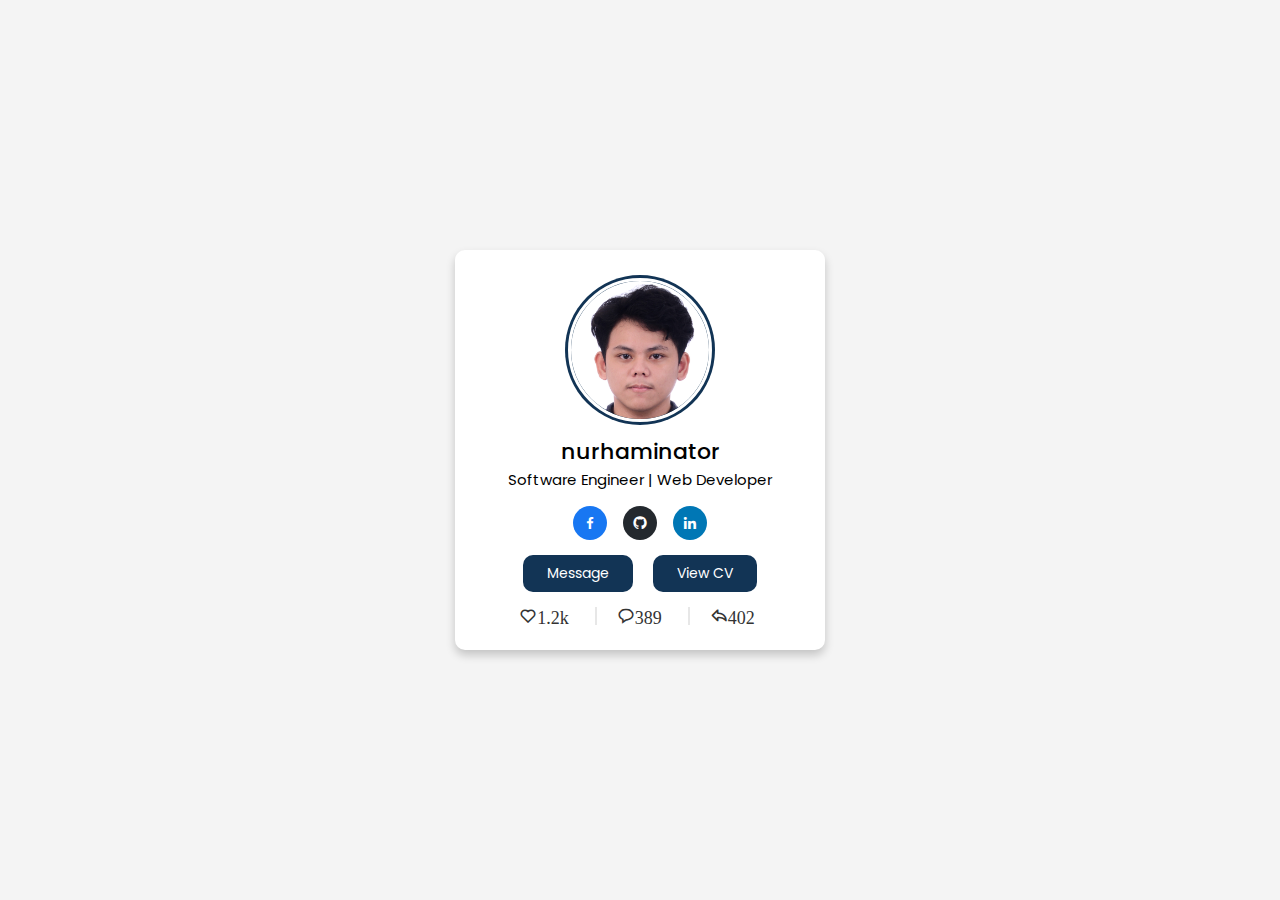
==== index.html @ 04cadd8c "New Commit" ====
<!DOCTYPE html>
<html lang="en">
<head>
  <meta charset="UTF-8">
  <meta name="viewport" content="width=device-width, initial-scale=1.0">
  <title>Document</title>
  <link rel="stylesheet" href="style.css">
  <link href='https://unpkg.com/boxicons@2.1.4/css/boxicons.min.css' rel='stylesheet'>

</head>
<body>
<div class="profile-card">
  <div class="image">
    <img src="dp.jpg" alt="A profile picture." class="profile-img">
  </div>
  <div class="text-data">
    <span class="name">nurhaminator</span>
    <span class="job">Software Engineer | Web Developer</span>
  </div>
  <div class="media-buttons">
    <a href="#" style="background-color: #1877F2;" class="link">
      <i class='bx bxl-facebook'></i>
    </a>
    <a href="#" style="background-color: #24292e;" class="link">
      <i class='bx bxl-github' ></i>
    </a>
    <a href="#" style="background-color: #0077B5;" class="link">
      <i class='bx bxl-linkedin' ></i>
    </a>
  </div>
  <div class="buttons">
    <button class="button">Message</button>
    <button class="button" download>View CV</button>
  </div>
  <div class="analytics">
    <div class="data">
      <i class='bx bx-heart' >1.2k</i>
    </div>
    <div class="data">
      <i class='bx bx-message-rounded' >389</i>
    </div>
    <div class="data">
      <i class='bx bx-share' >402</i>
    </div>
  </div>
</div>
</body>
</html>
---- style.css ----
@import url('https://fonts.googleapis.com/css2?family=Poppins:ital,wght@0,100;0,200;0,300;0,400;0,500;0,600;0,700;0,800;0,900;1,100;1,200;1,300;1,400;1,500;1,600;1,700;1,800;1,900&display=swap');
*{
    padding: 0;
    margin: 0;
    box-sizing: border-box;
    font-family: "Poppins", sans-serif;
}

body{
    height: 100vh;
    display: flex;
    align-items: center;
    justify-content: center;
    background-color: #f4f4f4;
}
.profile-card{
    display: flex;
    flex-direction: column;
    align-items: center;
    max-width: 370px;
    width: 100%;
    background-color: #fff;
    border-radius: 10px;
    padding: 25px;
    box-shadow: 0 5px 10px rgba(0,0,0,0.2);
}
.image{
    position: relative;
    height: 150px;
    width: 150px;
    border-radius: 50%;
    background-color: #123455;
    padding: 3px;
    margin-bottom: 10px;
}

.image .profile-img{
    height: 100%;
    width: 100%;
    object-fit: cover;
    border-radius: 50%;
    border: 3px solid #fff;
}
.profile-card .text-data{
    display: flex;
    flex-direction: column;
    align-items: center;
}
.text-data .name{
    font-size: 22px;
    font-weight: 500;
}
.text-data .job{
    font-size: 15px;
    font-weight: 400;
}
.profile-card .media-buttons{
    margin-top: 15px;
    display: flex;
    align-items: center;
}
.media-buttons .link{
    color: #fff;
    height: 34px;
    width: 34px;
    display: flex;
    align-items: center;
    justify-content: center;
    background-color: #123455;
    text-decoration: none;
    margin: 0 8px;
    border-radius: 50%;
}
.profile-card .buttons{
display: flex;
align-items: center;
margin-top: 15px;
}
.buttons .button{
    font-size: 14px;
    font-weight: 400;
    border:none;
    border-radius: 10px;
    color: #fff;
    background-color: #123455;
    padding: 8px 24px;
    margin: 0 10px;
    cursor: pointer;
    transition: all 0.3s ease;
}
.buttons .button:hover{
    background-color: #f4f4f4;
    color: #123455;
}
.profile-card .analytics{
    display: flex;
    align-items: center;
    margin-top: 15px;
}
.analytics .data{
    display: flex;
    align-items: center;
    color: #333;
    padding: 0 20px;
    border-right: 2px solid #e7e7e7;
}
.data i{
    font-size: 18px;
    margin-right: 6px;
}
.data:last-child{
    border-right: none;
}
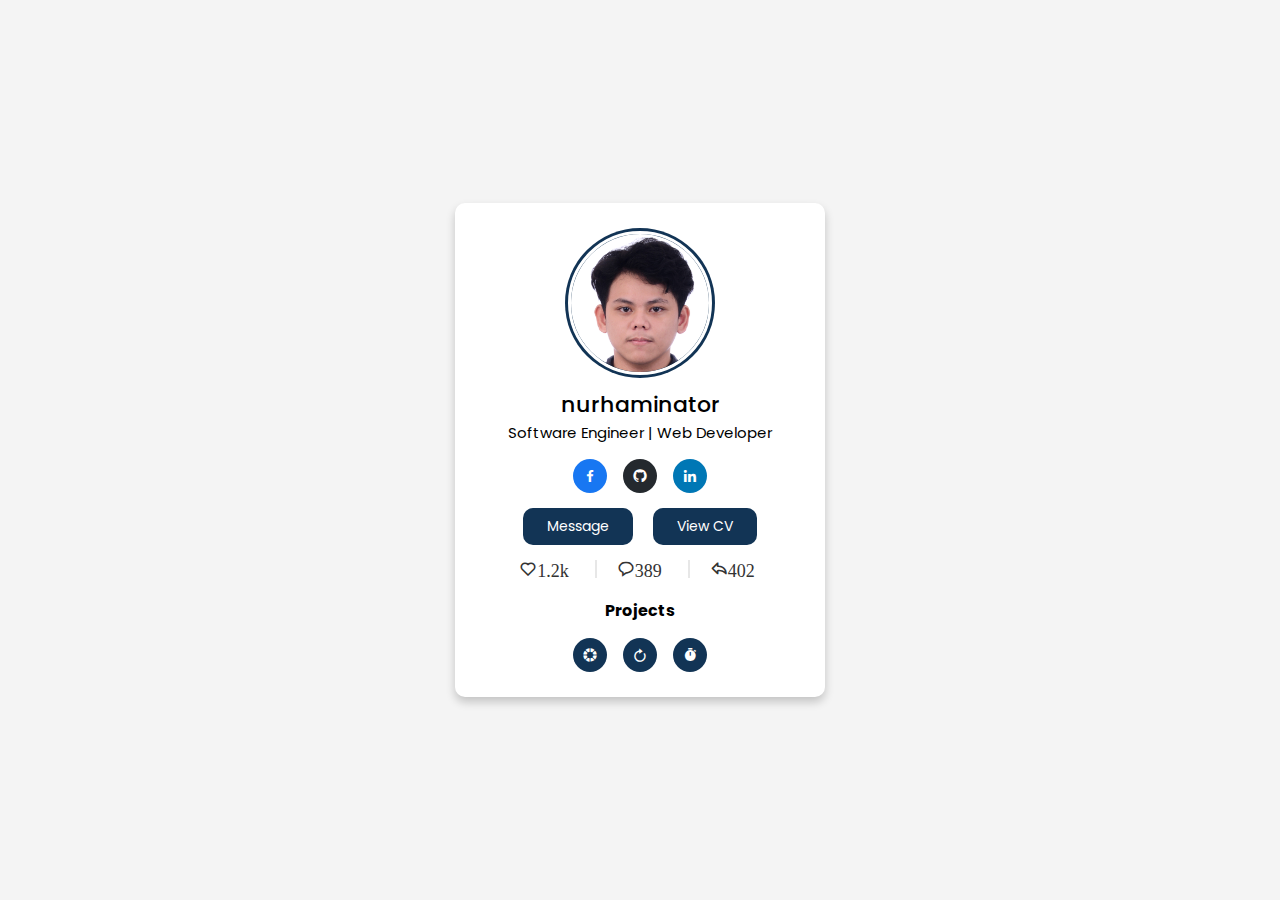
==== commit 1cd6dac5: "added project" ====
--- a/index.html
+++ b/index.html
@@ -43,6 +43,15 @@
       <i class='bx bx-share' >402</i>
     </div>
   </div>
+  <div>
+    <h4>Projects</h6>
+  </div>
+  <div class="media-buttons">
+    <a href="MiniJs/colorchanger/main.html" class="link"><i class='bx bxs-color'></i></a>
+    <a href="" class="link"><i class='bx bx-revision'></i></a>
+    <a href="" class="link"><i class='bx bxs-stopwatch'></i></a>
+  </div>
 </div>
+<script src="script.js"></script>
 </body>
 </html>--- a/style.css
+++ b/style.css
@@ -110,4 +110,7 @@
 }
 .data:last-child{
     border-right: none;
+}
+h4{
+    margin-top: 20px;
 }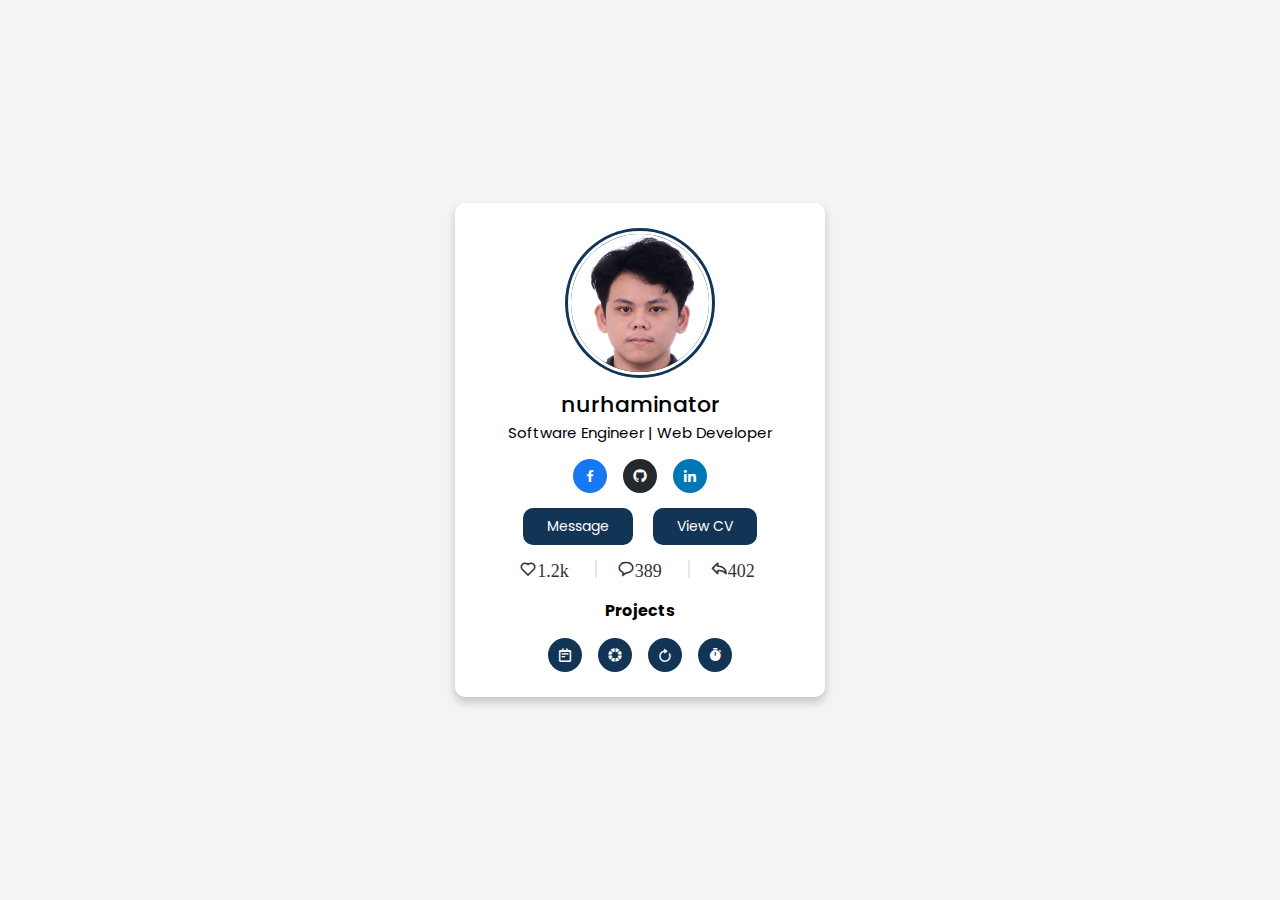
==== commit 403d4476: "Added mini js projects" ====
--- a/index.html
+++ b/index.html
@@ -3,7 +3,7 @@
 <head>
   <meta charset="UTF-8">
   <meta name="viewport" content="width=device-width, initial-scale=1.0">
-  <title>Document</title>
+  <title>My Portfolio</title>
   <link rel="stylesheet" href="style.css">
   <link href='https://unpkg.com/boxicons@2.1.4/css/boxicons.min.css' rel='stylesheet'>
 
@@ -47,9 +47,10 @@
     <h4>Projects</h6>
   </div>
   <div class="media-buttons">
+    <a href="MiniJs/noteapp/main.html" class="link"><i class='bx bx-notepad'></i></i></a>
     <a href="MiniJs/colorchanger/main.html" class="link"><i class='bx bxs-color'></i></a>
-    <a href="" class="link"><i class='bx bx-revision'></i></a>
-    <a href="" class="link"><i class='bx bxs-stopwatch'></i></a>
+    <a href="MiniJs/palindrome/main.html" class="link"><i class='bx bx-revision'></i></a>
+    <a href="MiniJs/stopwatch/main.html" class="link"><i class='bx bxs-stopwatch'></i></a>
   </div>
 </div>
 <script src="script.js"></script>
